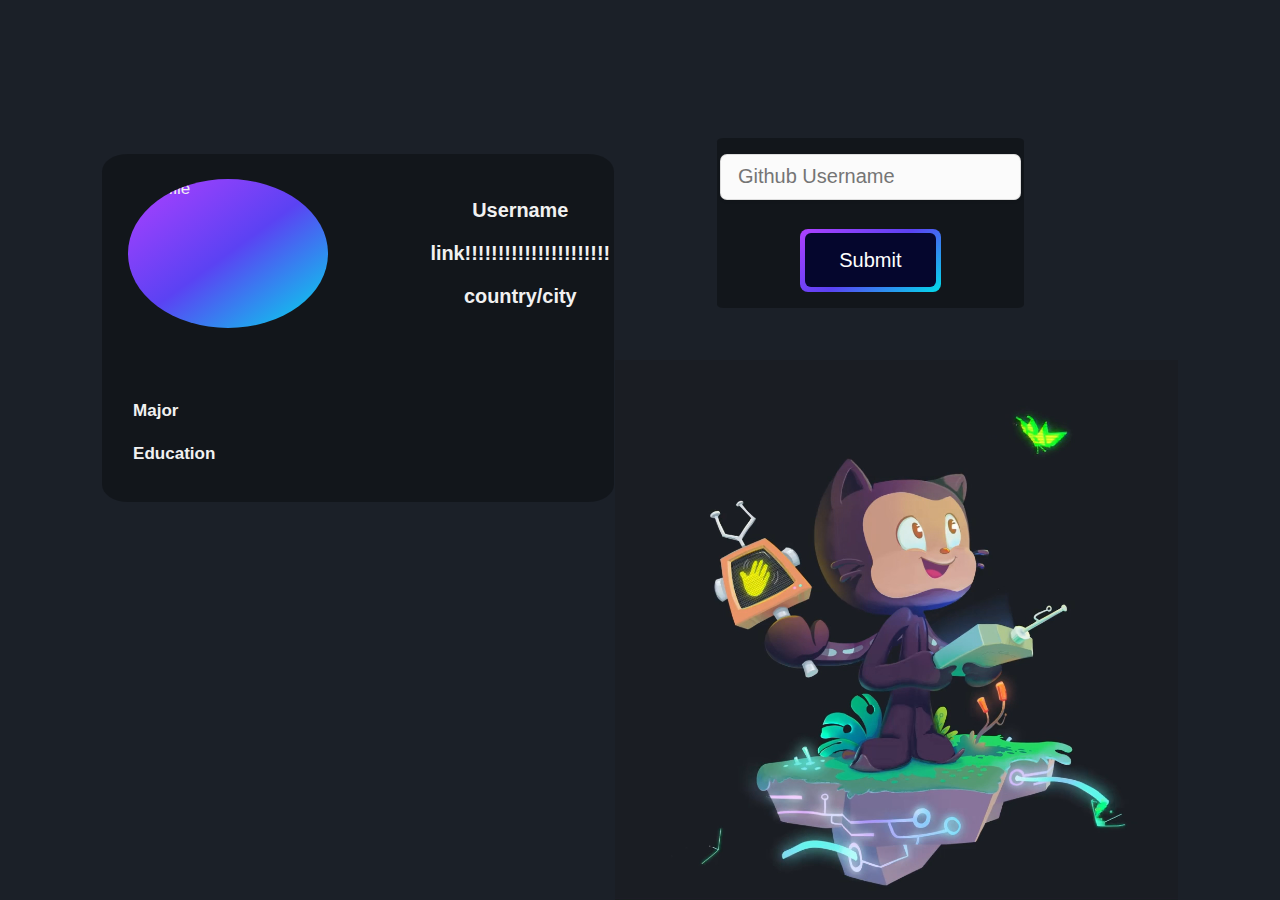
==== My_github/web.html @ 4cb0ca60 "design only" ====
<!-- <!DOCTYPE html>
<html>
    <head>
        <title>My github</title>
        <link rel="stylesheet" href="style.css">
    </head>

    <body style="background-color: blueviolet;">
        <h1>hi</h1>
        <h1>hi</h1>

        <h1>hi</h1>

        <h1>hi</h1>
        <h1>hi</h1>
        <h1>hi</h1>
        <h1 style="color: antiquewhite;">hs,dmncls,ajbndc,zbjd,abhkv,sjhbcfs,ndjbsdvkmsjfbdhvjsdksjdbvfbkvi</h1>
        <h1>hi</h1>
        <h1>hi</h1>
        <h1>hi</h1>

        <video autoplay muted loop id="myVideo">
            <source src="assets/Octocat_video.mp4" type="video/mp4">
            Your browser does not support HTML5 video.
          </video>
    </body>
    
</html>
 -->
 



 <!DOCTYPE html>
<html>
    <head>
        <title>My github</title>
        <link rel="stylesheet" href="style.css">
    </head>
<body style="background-color:#1B2028">
    <!-- <body style="background-color: #194b9d;"> -->

<video autoplay muted loop id="myVideo">
  <source src="assets/Octocat_video.mov" type="video/mp4">
  Your browser does not support HTML5 video.
</video>

<div class="float-parent-element">
    <div class="float-child-element">
        <div class="content">
            <dev class="profile_info">
                <img src="assets/profile1.jpg" alt="profile" class="profile">
                <div class="info">
                    <h3>Username</h3>
                    <h3>link!!!!!!!!!!!!!!!!!!!!!!</h3>
                    <h3>country/city</h3>
                </div>
            </dev>
            <div class="education">
                <h4>Major</h4>
                <h4>Education</h4>
            </div>
        </div>
        
    </div>
    <div class="float-child-element">
        <div class="content2">
            <!-- <h3 class="name">Github Username:</h3> -->
            <input type="text" class="input_user" placeholder="Github Username">
            <div>
                <!-- <button class="submit">Submit</button> -->
                <!-- <button class="button-63" role="button">Button 63</button> -->

                <button class="submit" role="button"><span class="text">Submit</span></button>
                <!-- <button class="button-85" role="button">Button 85</button> -->
            </div>
        </div>
    </div>
</div>


</body>
</html>
---- My_github/style.css ----
/* * {
box-sizing: border-box;
}


#myVideo {
position: fixed;
right: 5%;
bottom: 10%;
width: 60%; 
height: 60%;

} */
* {
    box-sizing: border-box;
}

body {
    margin: 0;
    font-family: Arial;
    font-size: 17px;
}

#myVideo {
    position: fixed;
    right: 0%;
    bottom: 0%;
    width: 60%; 
    height: 60%;
}

.float-parent-element { 
    width: 80%; 
    /* background-color: blueviolet; */
} 
.float-child-element { 
    float: left; 
    width: 50%; 
    /* background-color: blue; */
} 

.content {
    /* position: fixed; */
    /* top: 30%; */
    background: rgba(0, 0, 0, 0.3);
    /* background-color: red; */
    color: #f1f1f1;
    width: 100%;
    /* padding: 20px; */
    /* left: 10%; */
    /* background-color: red;  */
    /* margin-top: 30%; */
    /* margin-left: 20%;  */
    margin: 30% 0 0 20%;
    /* display: flex; */
    /* width: 50%; */
    /* height: 100px;  */
    border-radius: 5%;
}

.profile_info{
    display: flex;
    /* background-color: blue; */
    width: 100%;
    /* margin-top: 5%; */
    padding-top: 5%;
    margin-left: 5%;
}

.profile{
    /* position: fixed;  */
    border-radius: 50%;
    width: 200px;
    background-image: linear-gradient(144deg,#AF40FF, #5B42F3 50%,#00DDEB);
   
}

.info{
    /* font-size: 30px; */
    /* font-weight: bold; */
    margin-left: 20%;
    text-align: center;
    /* width: 200px; */
}

.education{
    /* padding-left: 5%; */
    /* padding-bottom: 3%; */
    padding: 10% 5% 3% 6%;
}
.content2{
    /* position: fixed; */
    /* top: 15%; */
    background: rgba(0, 0, 0, 0.3);
    /* color: #f1f1f1; */
    /* width: 40%; */
    /* padding: 20px; */
    /* left: 10%; */
    /* margin-left: 20%;  */
    /* margin-top: 25%; */
    padding: 2% 0 0 0;
    margin: 27% 0 0 40%;
    /* height: 100px;  */
    /* background-color: yellow;  */
    border-radius: 2%;
    text-align: center;
    /* position: relative; */
    display: block;
}

.input_user{
    
    padding: 20px 15px;
    border-radius: 6px;
    font-size: 20px;
    background: #fbfbfb;
    border: 2px solid transparent;
    height: 36px;
    box-shadow: 0 0 0 1px #dddddd, 0 2px 4px 0 rgb(0 0 0 / 7%), 0 1px 1.5px 0 rgb(0 0 0 / 5%);
    margin-top: 2%;
}
/* :hover{
    border: 2px solid #000;
    border-radius: 4px;
} */



/* CSS */
.submit {
  align-items: center;
  background-image: linear-gradient(144deg,#AF40FF, #5B42F3 50%,#00DDEB);
  border: 0;
  border-radius: 8px;
  /* box-shadow: rgba(151, 65, 252, 0.2) 0 15px 30px -5px; */
  box-sizing: border-box;
  color: #FFFFFF;
  /* display: flex; */
  padding: 20px 5px;
  margin: 10% 0 5% 0;
  justify-content: center;
  align-items: center;
  /* width: 30%; */
  font-size: 20px;
}

.submit:active,
.submit:hover {
  outline: 0;
}

.submit span {
  background-color: rgb(5, 6, 45);
  /* padding: 16px 24px; */
  padding: 16px 34px;
  /* padding: 10% 15%; */
  border-radius: 6px;
  width: 100%;
  height: 100%;
  transition: 300ms;
}

.submit:hover span {
  background: none;
}

/* @media (min-width: 768px) {
  .submit {
    font-size: 24px;
    min-width: 196px;

  }
} */
---- My_github/style.css ----
/* * {
box-sizing: border-box;
}


#myVideo {
position: fixed;
right: 5%;
bottom: 10%;
width: 60%; 
height: 60%;

} */
* {
    box-sizing: border-box;
}

body {
    margin: 0;
    font-family: Arial;
    font-size: 17px;
}

#myVideo {
    position: fixed;
    right: 0%;
    bottom: 0%;
    width: 60%; 
    height: 60%;
}

.float-parent-element { 
    width: 80%; 
    /* background-color: blueviolet; */
} 
.float-child-element { 
    float: left; 
    width: 50%; 
    /* background-color: blue; */
} 

.content {
    /* position: fixed; */
    /* top: 30%; */
    background: rgba(0, 0, 0, 0.3);
    /* background-color: red; */
    color: #f1f1f1;
    width: 100%;
    /* padding: 20px; */
    /* left: 10%; */
    /* background-color: red;  */
    /* margin-top: 30%; */
    /* margin-left: 20%;  */
    margin: 30% 0 0 20%;
    /* display: flex; */
    /* width: 50%; */
    /* height: 100px;  */
    border-radius: 5%;
}

.profile_info{
    display: flex;
    /* background-color: blue; */
    width: 100%;
    /* margin-top: 5%; */
    padding-top: 5%;
    margin-left: 5%;
}

.profile{
    /* position: fixed;  */
    border-radius: 50%;
    width: 200px;
    background-image: linear-gradient(144deg,#AF40FF, #5B42F3 50%,#00DDEB);
   
}

.info{
    /* font-size: 30px; */
    /* font-weight: bold; */
    margin-left: 20%;
    text-align: center;
    /* width: 200px; */
}

.education{
    /* padding-left: 5%; */
    /* padding-bottom: 3%; */
    padding: 10% 5% 3% 6%;
}
.content2{
    /* position: fixed; */
    /* top: 15%; */
    background: rgba(0, 0, 0, 0.3);
    /* color: #f1f1f1; */
    /* width: 40%; */
    /* padding: 20px; */
    /* left: 10%; */
    /* margin-left: 20%;  */
    /* margin-top: 25%; */
    padding: 2% 0 0 0;
    margin: 27% 0 0 40%;
    /* height: 100px;  */
    /* background-color: yellow;  */
    border-radius: 2%;
    text-align: center;
    /* position: relative; */
    display: block;
}

.input_user{
    
    padding: 20px 15px;
    border-radius: 6px;
    font-size: 20px;
    background: #fbfbfb;
    border: 2px solid transparent;
    height: 36px;
    box-shadow: 0 0 0 1px #dddddd, 0 2px 4px 0 rgb(0 0 0 / 7%), 0 1px 1.5px 0 rgb(0 0 0 / 5%);
    margin-top: 2%;
}
/* :hover{
    border: 2px solid #000;
    border-radius: 4px;
} */



/* CSS */
.submit {
  align-items: center;
  background-image: linear-gradient(144deg,#AF40FF, #5B42F3 50%,#00DDEB);
  border: 0;
  border-radius: 8px;
  /* box-shadow: rgba(151, 65, 252, 0.2) 0 15px 30px -5px; */
  box-sizing: border-box;
  color: #FFFFFF;
  /* display: flex; */
  padding: 20px 5px;
  margin: 10% 0 5% 0;
  justify-content: center;
  align-items: center;
  /* width: 30%; */
  font-size: 20px;
}

.submit:active,
.submit:hover {
  outline: 0;
}

.submit span {
  background-color: rgb(5, 6, 45);
  /* padding: 16px 24px; */
  padding: 16px 34px;
  /* padding: 10% 15%; */
  border-radius: 6px;
  width: 100%;
  height: 100%;
  transition: 300ms;
}

.submit:hover span {
  background: none;
}

/* @media (min-width: 768px) {
  .submit {
    font-size: 24px;
    min-width: 196px;

  }
} */
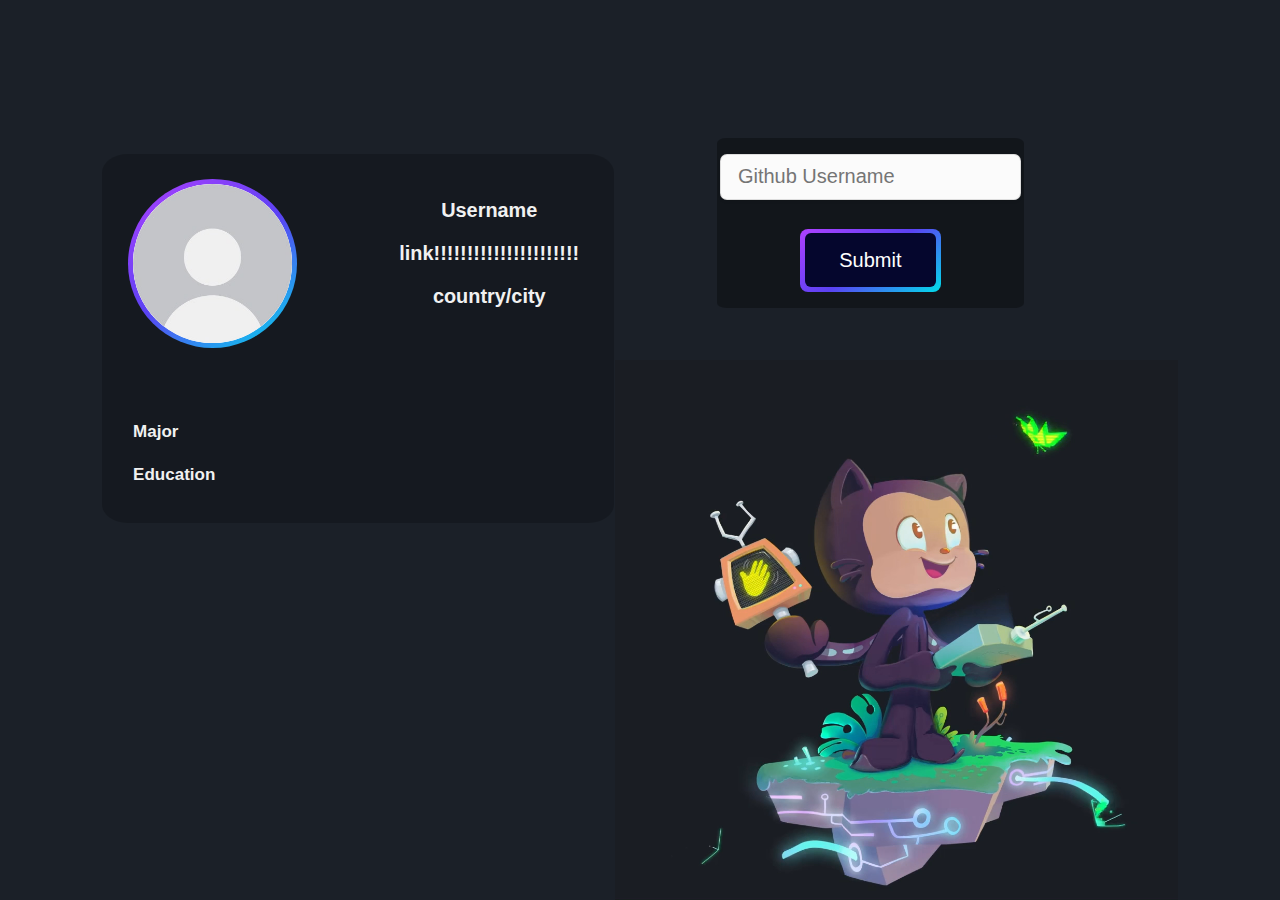
==== commit 0e2114df: "design profile and clear code" ====
--- a/My_github/web.html
+++ b/My_github/web.html
@@ -1,83 +1,43 @@
-<!-- <!DOCTYPE html>
+
+<!DOCTYPE html>
 <html>
     <head>
         <title>My github</title>
         <link rel="stylesheet" href="style.css">
     </head>
 
-    <body style="background-color: blueviolet;">
-        <h1>hi</h1>
-        <h1>hi</h1>
+<body style="background-color:#1B2028">
+    <video autoplay muted loop id="myVideo">
+    <source src="assets/Octocat_video.mov" type="video/mp4">
+    Your browser does not support HTML5 video.
+    </video>
 
-        <h1>hi</h1>
-
-        <h1>hi</h1>
-        <h1>hi</h1>
-        <h1>hi</h1>
-        <h1 style="color: antiquewhite;">hs,dmncls,ajbndc,zbjd,abhkv,sjhbcfs,ndjbsdvkmsjfbdhvjsdksjdbvfbkvi</h1>
-        <h1>hi</h1>
-        <h1>hi</h1>
-        <h1>hi</h1>
-
-        <video autoplay muted loop id="myVideo">
-            <source src="assets/Octocat_video.mp4" type="video/mp4">
-            Your browser does not support HTML5 video.
-          </video>
-    </body>
-    
-</html>
- -->
- 
-
-
-
- <!DOCTYPE html>
-<html>
-    <head>
-        <title>My github</title>
-        <link rel="stylesheet" href="style.css">
-    </head>
-<body style="background-color:#1B2028">
-    <!-- <body style="background-color: #194b9d;"> -->
-
-<video autoplay muted loop id="myVideo">
-  <source src="assets/Octocat_video.mov" type="video/mp4">
-  Your browser does not support HTML5 video.
-</video>
-
-<div class="float-parent-element">
-    <div class="float-child-element">
-        <div class="content">
-            <dev class="profile_info">
-                <img src="assets/profile1.jpg" alt="profile" class="profile">
-                <div class="info">
-                    <h3>Username</h3>
-                    <h3>link!!!!!!!!!!!!!!!!!!!!!!</h3>
-                    <h3>country/city</h3>
+    <div class="float-parent-element">
+        <div class="float-child-element">
+            <div class="content">
+                <dev class="profile_info">
+                    <img src="assets/profile.jpg" alt="profile" class="profile">
+                    <div class="info">
+                        <h3>Username</h3>
+                        <h3>link!!!!!!!!!!!!!!!!!!!!!!</h3>
+                        <h3>country/city</h3>
+                    </div>
+                </dev>
+                <div class="education">
+                    <h4>Major</h4>
+                    <h4>Education</h4>
                 </div>
-            </dev>
-            <div class="education">
-                <h4>Major</h4>
-                <h4>Education</h4>
             </div>
+            
         </div>
-        
-    </div>
-    <div class="float-child-element">
-        <div class="content2">
-            <!-- <h3 class="name">Github Username:</h3> -->
-            <input type="text" class="input_user" placeholder="Github Username">
-            <div>
-                <!-- <button class="submit">Submit</button> -->
-                <!-- <button class="button-63" role="button">Button 63</button> -->
-
-                <button class="submit" role="button"><span class="text">Submit</span></button>
-                <!-- <button class="button-85" role="button">Button 85</button> -->
+        <div class="float-child-element">
+            <div class="content2">
+                <input type="text" class="input_user" placeholder="Github Username">
+                <div>
+                    <button class="submit" role="button"><span class="text">Submit</span></button>
+                </div>
             </div>
         </div>
     </div>
-</div>
-
-
 </body>
 </html>
--- a/My_github/style.css
+++ b/My_github/style.css
@@ -1,16 +1,3 @@
-/* * {
-box-sizing: border-box;
-}
-
-
-#myVideo {
-position: fixed;
-right: 5%;
-bottom: 10%;
-width: 60%; 
-height: 60%;
-
-} */
 * {
     box-sizing: border-box;
 }
@@ -31,85 +18,57 @@
 
 .float-parent-element { 
     width: 80%; 
-    /* background-color: blueviolet; */
 } 
+
 .float-child-element { 
     float: left; 
     width: 50%; 
-    /* background-color: blue; */
 } 
 
 .content {
-    /* position: fixed; */
-    /* top: 30%; */
-    background: rgba(0, 0, 0, 0.3);
-    /* background-color: red; */
+    background: rgba(0, 0, 0, 0.2);
     color: #f1f1f1;
     width: 100%;
-    /* padding: 20px; */
-    /* left: 10%; */
-    /* background-color: red;  */
-    /* margin-top: 30%; */
-    /* margin-left: 20%;  */
     margin: 30% 0 0 20%;
-    /* display: flex; */
-    /* width: 50%; */
-    /* height: 100px;  */
     border-radius: 5%;
 }
 
 .profile_info{
     display: flex;
-    /* background-color: blue; */
     width: 100%;
-    /* margin-top: 5%; */
     padding-top: 5%;
     margin-left: 5%;
 }
 
 .profile{
-    /* position: fixed;  */
+    width: 200px;
+    background: linear-gradient(white, white) padding-box,
+        linear-gradient(144deg,#AF40FF, #5B42F3 50%,#00DDEB) border-box;
     border-radius: 50%;
-    width: 200px;
-    background-image: linear-gradient(144deg,#AF40FF, #5B42F3 50%,#00DDEB);
+    width: 33%;
+    max-height: 200px;
+    border: 5px solid transparent;
    
 }
 
 .info{
-    /* font-size: 30px; */
-    /* font-weight: bold; */
     margin-left: 20%;
     text-align: center;
-    /* width: 200px; */
 }
 
 .education{
-    /* padding-left: 5%; */
-    /* padding-bottom: 3%; */
     padding: 10% 5% 3% 6%;
 }
 .content2{
-    /* position: fixed; */
-    /* top: 15%; */
     background: rgba(0, 0, 0, 0.3);
-    /* color: #f1f1f1; */
-    /* width: 40%; */
-    /* padding: 20px; */
-    /* left: 10%; */
-    /* margin-left: 20%;  */
-    /* margin-top: 25%; */
     padding: 2% 0 0 0;
     margin: 27% 0 0 40%;
-    /* height: 100px;  */
-    /* background-color: yellow;  */
-    border-radius: 2%;
+    border-radius: 3%;
     text-align: center;
-    /* position: relative; */
     display: block;
 }
 
 .input_user{
-    
     padding: 20px 15px;
     border-radius: 6px;
     font-size: 20px;
@@ -119,28 +78,21 @@
     box-shadow: 0 0 0 1px #dddddd, 0 2px 4px 0 rgb(0 0 0 / 7%), 0 1px 1.5px 0 rgb(0 0 0 / 5%);
     margin-top: 2%;
 }
-/* :hover{
-    border: 2px solid #000;
-    border-radius: 4px;
-} */
+.input_user:hover{
+    border: 2px solid #5B42F3;
+}
 
-
-
-/* CSS */
 .submit {
   align-items: center;
   background-image: linear-gradient(144deg,#AF40FF, #5B42F3 50%,#00DDEB);
   border: 0;
   border-radius: 8px;
-  /* box-shadow: rgba(151, 65, 252, 0.2) 0 15px 30px -5px; */
   box-sizing: border-box;
   color: #FFFFFF;
-  /* display: flex; */
   padding: 20px 5px;
   margin: 10% 0 5% 0;
   justify-content: center;
   align-items: center;
-  /* width: 30%; */
   font-size: 20px;
 }
 
@@ -151,9 +103,7 @@
 
 .submit span {
   background-color: rgb(5, 6, 45);
-  /* padding: 16px 24px; */
   padding: 16px 34px;
-  /* padding: 10% 15%; */
   border-radius: 6px;
   width: 100%;
   height: 100%;
@@ -163,11 +113,3 @@
 .submit:hover span {
   background: none;
 }
-
-/* @media (min-width: 768px) {
-  .submit {
-    font-size: 24px;
-    min-width: 196px;
-
-  }
-} */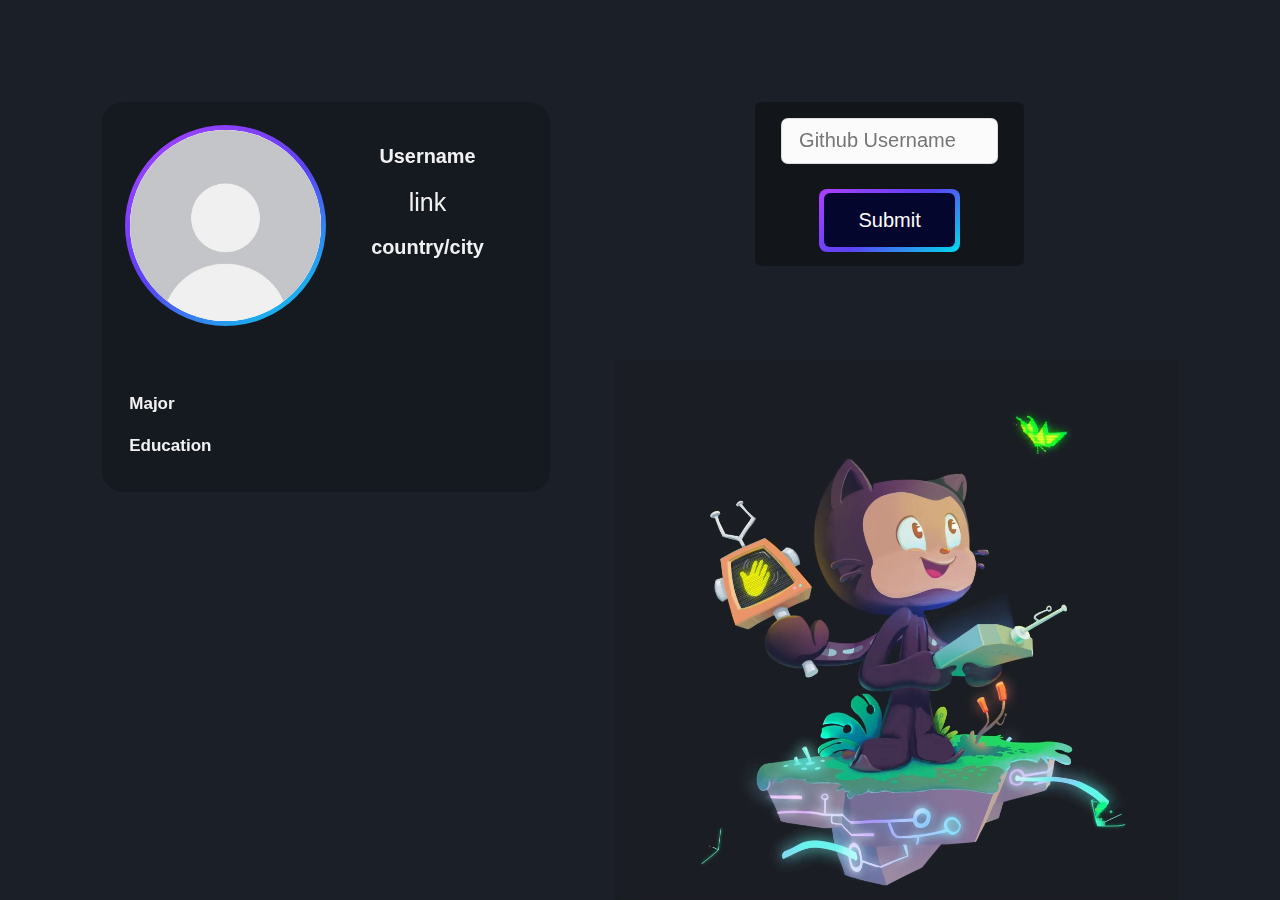
==== commit 98525769: "add local storage, alerts, change styles" ====
--- a/My_github/web.html
+++ b/My_github/web.html
@@ -13,31 +13,78 @@
     </video>
 
     <div class="float-parent-element">
-        <div class="float-child-element">
+        <div class="float-child-element1">
             <div class="content">
                 <dev class="profile_info">
-                    <img src="assets/profile.jpg" alt="profile" class="profile">
+                    <img src="assets/profile.jpg" alt="profile" class="profile" id="avatar_url">
                     <div class="info">
-                        <h3>Username</h3>
-                        <h3>link!!!!!!!!!!!!!!!!!!!!!!</h3>
-                        <h3>country/city</h3>
+                        <h3 id="name">Username</h3>
+                        <!-- <h3 id="blog">link!!!!!!!!!!!!!!!!!!!!!!</h3> -->
+                        <a id="blog">link</a>
+                        <h3 id="location">country/city</h3>
                     </div>
                 </dev>
                 <div class="education">
-                    <h4>Major</h4>
+                    <h4 id="bio" style="white-space: pre-line">Major</h4>
                     <h4>Education</h4>
                 </div>
-            </div>
-            
+            </div>    
         </div>
-        <div class="float-child-element">
+        <div class="float-child-element2">
             <div class="content2">
-                <input type="text" class="input_user" placeholder="Github Username">
-                <div>
-                    <button class="submit" role="button"><span class="text">Submit</span></button>
-                </div>
+                <form id="submit_btn">
+                    <input type="text" class="input_user" placeholder="Github Username" id="user-id">
+                    <div>
+                        <button class="submit" role="button" type="submit"><span class="text">Submit</span></button>
+                    </div>
+                </form> 
             </div>
         </div>
     </div>
+
+
+
+
+    <div id=not_found class="blur">
+        <div class="modal" >
+            <div class="close-pos"><span id="not_found_btn" class="close" title="Close Modal">&times;</span> </div>
+            <!-- <img src="./assets/profile.jpg" class="profile"> -->
+            <div class="modal-content">
+                <h4>This username was not found</h4>
+                <img src="assets/not_found2.png" class="logos">   
+            </div>
+
+        </div>
+    </div>
+
+
+    <div id=server_error class="blur">
+        <div class="modal" >
+            <div class="close-pos"><span id="server_error_btn" class="close" title="Close Modal">&times;</span> </div>
+            <!-- <img src="./assets/profile.jpg" class="profile"> -->
+            <div class="modal-content">
+                <h4>Internet Disconnected</h4>
+                <img src="assets/error_server.png" class="logos">   
+            </div>
+
+        </div>
+    </div>
+
+    <div id=local_storage class="blur">
+        <div class="modal" >
+            <div class="close-pos"><span id="local_storage_btn" class="close" title="Close Modal">&times;</span> </div>
+            <!-- <img src="./assets/profile.jpg" class="profile"> -->
+            <div class="modal-content">
+                <h4>Data loaded from local storage</h4>
+                <img src="assets/error_server.png" class="logos">   
+            </div>
+
+        </div>
+    </div>
+
+    
+
+    <!-- <div id="root"></div> -->
+    <script src="app.js"></script>
 </body>
 </html>
--- a/My_github/style.css
+++ b/My_github/style.css
@@ -1,3 +1,4 @@
+
 * {
     box-sizing: border-box;
 }
@@ -14,22 +15,29 @@
     bottom: 0%;
     width: 60%; 
     height: 60%;
+    z-index: -1;
 }
 
 .float-parent-element { 
     width: 80%; 
+    display: flex;
+    flex-direction: row;
+    justify-content: space-between;
 } 
 
-.float-child-element { 
+.float-child-element1 { 
     float: left; 
-    width: 50%; 
+    width: 50%;
+    /* background-color: #5B42F3;  */
+    margin: 10% 0 0 10%; 
+
 } 
 
 .content {
     background: rgba(0, 0, 0, 0.2);
     color: #f1f1f1;
     width: 100%;
-    margin: 30% 0 0 20%;
+    /* margin: 30% 0 0 20%; */
     border-radius: 5%;
 }
 
@@ -45,24 +53,35 @@
     background: linear-gradient(white, white) padding-box,
         linear-gradient(144deg,#AF40FF, #5B42F3 50%,#00DDEB) border-box;
     border-radius: 50%;
-    width: 33%;
-    max-height: 200px;
+    width: 45%;
+    max-height: 300px;
     border: 5px solid transparent;
    
 }
-
+#blog{
+    text-decoration: none;
+    font-size: 25px;
+}
 .info{
-    margin-left: 20%;
+    margin-left: 10%;
     text-align: center;
 }
 
 .education{
     padding: 10% 5% 3% 6%;
 }
+
+.float-child-element2 { 
+    float: left; 
+    width: 30%;
+    /* background-color: #c142f3;  */
+    margin: 10% 0 0 20%;
+} 
+
 .content2{
     background: rgba(0, 0, 0, 0.3);
     padding: 2% 0 0 0;
-    margin: 27% 0 0 40%;
+    /* margin: 27% 0 0 20%; */
     border-radius: 3%;
     text-align: center;
     display: block;
@@ -76,7 +95,8 @@
     border: 2px solid transparent;
     height: 36px;
     box-shadow: 0 0 0 1px #dddddd, 0 2px 4px 0 rgb(0 0 0 / 7%), 0 1px 1.5px 0 rgb(0 0 0 / 5%);
-    margin-top: 2%;
+    margin-top: 4%;
+    width: 80%;
 }
 .input_user:hover{
     border: 2px solid #5B42F3;
@@ -113,3 +133,56 @@
 .submit:hover span {
   background: none;
 }
+
+
+.blur {
+    display: none; 
+    position: absolute; 
+    z-index: 1; 
+    left: 0;
+    top: 0;
+    width: 100%;
+    height: 150vh;
+    overflow: auto;
+    background-color: rgba(0,0,0,0.6); 
+    padding-top: 60px;
+}
+
+.modal {
+    margin: 10% auto 10% auto; 
+    background-color: rgb(255, 255, 255);
+    border: 1px solid var(--skyblue);
+    border-radius: 12px;
+    box-shadow: 5px 5px 5px rgb(141, 168, 194);
+    width: 20%;
+    height: 16%;
+    padding: 10px;
+}
+
+.close-pos {
+    position: relative;
+    /* width: 100%; */
+    /* background-color: #5B42F3; */
+    /* width: 22px; */
+    height: 30px;
+}
+
+.close{
+    /* position: absolute; */
+    right: 10px;
+    top: 0;
+    color: rgb(0, 0, 0);
+    font-size: 33px;
+    font-weight: bold;
+}
+
+.modal-content {
+    text-align: center;
+    /* size: 20px; */
+
+}
+
+.logos{
+    /* text-align: center; */
+    width: 30%;
+}
